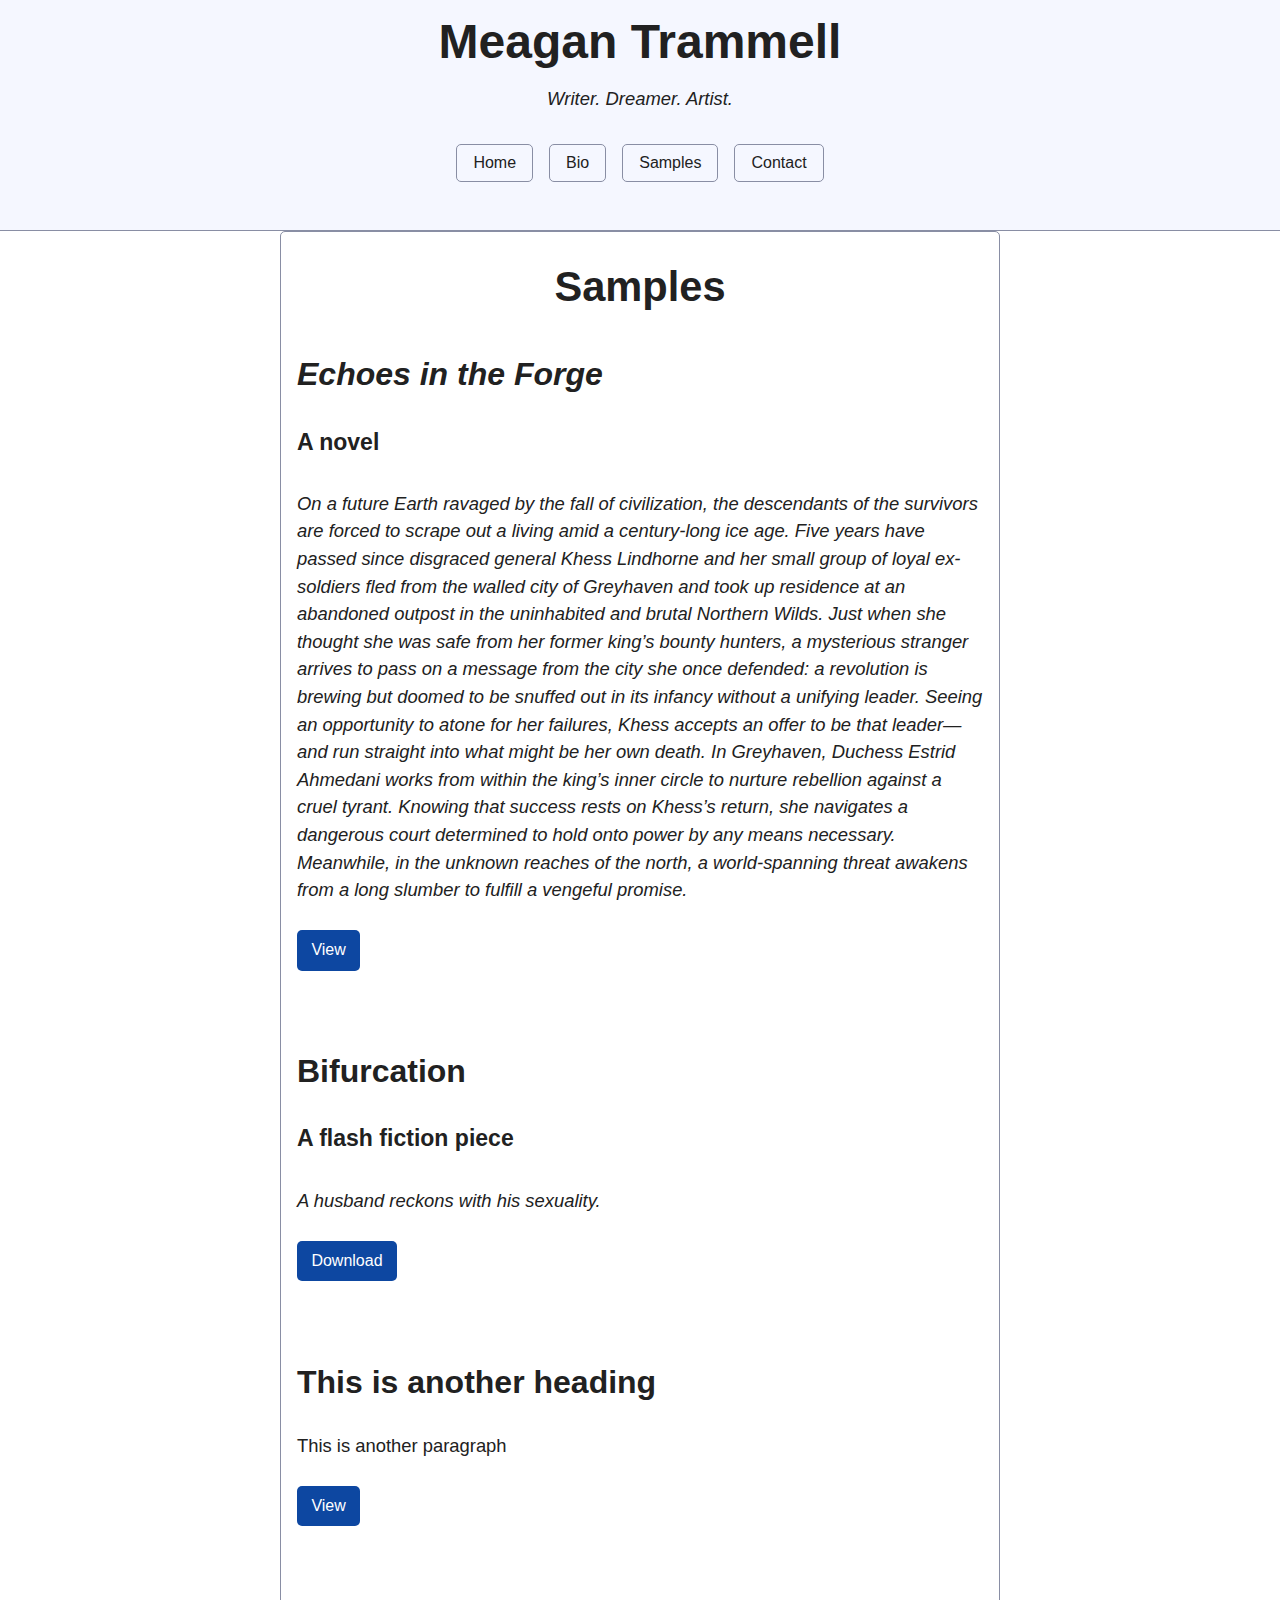
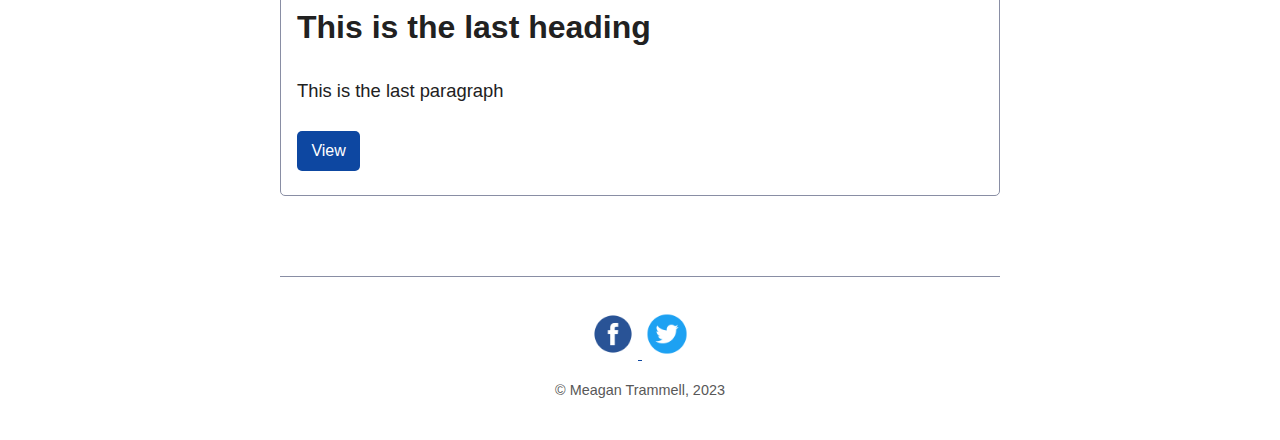
==== Samples.html @ 48ecf6a6 "Add files via upload" ====
<!DOCTYPE html>
<html lang="eng">
<head>
	<link rel="stylesheet" type="text/css" href="final style.css" />
</head>
<head>
	<link rel="stylesheet" type="text/css" href="styles.css" />
</head>
<body> 
<header>
	<h1>Meagan Trammell</h1>
	<p><i>Writer. Dreamer. Artist.</i></p>
<nav>
		<ul>
		<li><a href="index.html">Home</a></li>
		<li><a href="Bio.html">Bio</a></li>
		<li><a href="Samples.html">Samples</a></li>
		<li><a href="Contact.html">Contact</a></li>
		</ul>
</nav>
</header>
<article>
	<h2><center>Samples</center></h2>
	<h3><i>Echoes in the Forge</i></h3>
	<h4>A novel</h4>
		<p><i>On a future Earth ravaged by the fall of civilization, the descendants of the survivors are forced to scrape out a living amid a century-long ice age. Five years have passed since disgraced general Khess Lindhorne and her small group of loyal ex-soldiers fled from the walled city of Greyhaven and took up residence at an abandoned outpost in the uninhabited and brutal Northern Wilds. Just when she thought she was safe from her former king’s bounty hunters, a mysterious stranger arrives to pass on a message from the city she once defended: a revolution is brewing but doomed to be snuffed out in its infancy without a unifying leader. Seeing an opportunity to atone for her failures, Khess accepts an offer to be that leader—and run straight into what might be her own death. In Greyhaven, Duchess Estrid Ahmedani works from within the king’s inner circle to nurture rebellion against a cruel tyrant. Knowing that success rests on Khess’s return, she navigates a dangerous court determined to hold onto power by any means necessary. Meanwhile, in the unknown reaches of the north, a world-spanning threat awakens from a long slumber to fulfill a vengeful promise.</i></p>
		<form action="https://mars.gmu.edu/handle/1920/13367">
		<button type="submit">View</button>
		</form>
	</br>
	<h3>Bifurcation</h3>
	<h4>A flash fiction piece</h4>
		<p><i>A husband reckons with his sexuality.</i></p>
		<form method="get" action="/final-site/Bifurcation.pdf">
			<button type="submit">Download</button>
		</form>
	</br>
	<h3>This is another heading</h3>
		<p>This is another paragraph</p>
		<form action="https://mars.gmu.edu/handle/1920/13367">
		<button type="submit">View</button>
		</form>
	</br>
	<h3>This is the last heading</h3>
		<p>This is the last paragraph</p>
		<form action="https://mars.gmu.edu/handle/1920/13367">
		<button type="submit">View</button>
		</form>
	</article>
	</br>
<footer>
	<figure>
		<a href="https://www.facebook.com/profile.php?id=100005451767708">
		<img src="fb icon.png" 
		width="50"
		height="50"
		alt="Facebook icon">
		<a href="https://twitter.com/MegWritesKinda">
		<img src="twitter icon.png" 
		width="50"
		height="50"
		alt="Twitter icon"></a>
	</figure>
 <span>
	<p>&copy; Meagan Trammell, 2023</p>
 </span>
</footer>
</body>
</html>
---- final style.css ----
:root,
::backdrop {
  /* set font families */
  --sans-font: -apple-system, BlinkMacSystemFont, "Avenir Next", Avenir,
    "Nimbus Sans L", Roboto, "Noto Sans", "Segoe UI", Arial, Helvetica,
    "Helvetica Neue", sans-serif;
  --mono-font: Consolas, Menlo, Monaco, "Andale Mono", "Ubuntu Mono", monospace;
  --standard-border-radius: 5px;

  /* Default (light) theme */
  --bg: #fff;
  --accent-bg: #f5f7ff;
  --text: #212121;
  --text-light: #585858;
  --border: #898EA4;
  --accent: #0d47a1;
  --code: #d81b60;
  --preformatted: #444;
  --marked: #ffdd33;
  --disabled: #efefef;
}

/* Dark theme */
@media (prefers-color-scheme: dark) {
  :root,
  ::backdrop {
    color-scheme: dark;
    --bg: #212121;
    --accent-bg: #2b2b2b;
    --text: #dcdcdc;
    --text-light: #ababab;
    --accent: #ffb300;
    --code: #f06292;
    --preformatted: #ccc;
    --disabled: #111;
  }
  /* Add a bit of transparency so light media isn't so glaring in dark mode */
  img,
  video {
    opacity: 0.8;
  }
}

/* Reset box-sizing */
*, *::before, *::after {
  box-sizing: border-box;
}

/* Reset default appearance */
textarea,
select,
input,
progress {
  appearance: none;
  -webkit-appearance: none;
  -moz-appearance: none;
}

html {
  /* Set the font globally */
  font-family: var(--sans-font);
  scroll-behavior: smooth;
}

/* Make the body a nice central block */
body {
  color: var(--text);
  background-color: var(--bg);
  font-size: 1.15rem;
  line-height: 1.5;
  display: grid;
  grid-template-columns: 1fr min(45rem, 90%) 1fr;
  margin: 0;
}
body > * {
  grid-column: 2;
}

/* Make the header bg full width, but the content inline with body */
body > header {
  background-color: var(--accent-bg);
  border-bottom: 1px solid var(--border);
  text-align: center;
  padding: 0 0.5rem 2rem 0.5rem;
  grid-column: 1 / -1;
}

body > header h1 {
  max-width: 1200px;
  margin: 1rem auto;
}

body > header p {
  max-width: 40rem;
  margin: 1rem auto;
}

/* Add a little padding to ensure spacing is correct between content and header > nav */
main {
  padding-top: 1.5rem;
}

body > footer {
  margin-top: 4rem;
  padding: 2rem 1rem 1.5rem 1rem;
  color: var(--text-light);
  font-size: 0.9rem;
  text-align: center;
  border-top: 1px solid var(--border);
}

/* Format headers */
h1 {
  font-size: 3rem;
}

h2 {
  font-size: 2.6rem;
  margin-top: 3rem;
}

h3 {
  font-size: 2rem;
  margin-top: 3rem;
}

h4 {
  font-size: 1.44rem;
}

h5 {
  font-size: 1.15rem;
}

h6 {
  font-size: 0.96rem;
}

/* Prevent long strings from overflowing container */
p, h1, h2, h3, h4, h5, h6 {
  overflow-wrap: break-word;
}

/* Fix line height when title wraps */
h1,
h2,
h3 {
  line-height: 1.1;
}

/* Reduce header size on mobile */
@media only screen and (max-width: 720px) {
  h1 {
    font-size: 2.5rem;
  }

  h2 {
    font-size: 2.1rem;
  }

  h3 {
    font-size: 1.75rem;
  }

  h4 {
    font-size: 1.25rem;
  }
}

/* Format links & buttons */
a,
a:visited {
  color: var(--accent);
}

a:hover {
  text-decoration: none;
}

button,
.button,
a.button, /* extra specificity to override a */
input[type="submit"],
input[type="reset"],
input[type="button"],
label[type="button"] {
  border: none;
  border-radius: var(--standard-border-radius);
  background-color: var(--accent);
  font-size: 1rem;
  color: var(--bg);
  padding: 0.7rem 0.9rem;
  margin: 0.5rem 0;
  text-decoration: none;
  font-family: inherit;
  line-height: normal;
}

.button[aria-disabled="true"], 
input:disabled,
textarea:disabled,
select:disabled,
button[disabled] {
  cursor: not-allowed;
  background-color: var(--disabled);
  color: var(--text-light)
}

input[type="range"] {
  padding: 0;
}

/* Set the cursor to '?' on an abbreviation and style the abbreviation to show that there is more information underneath */
abbr[title] {
  cursor: help;
  text-decoration-line: underline;
  text-decoration-style: dotted;
}

button:enabled:hover,
.button:not([aria-disabled="true"]):hover,
input[type="submit"]:enabled:hover,
input[type="reset"]:enabled:hover,
input[type="button"]:enabled:hover,
label[type="button"]:hover {
  filter: brightness(1.4);
  cursor: pointer;
}

.button:focus-visible,
button:focus-visible:where(:enabled),
input:enabled:focus-visible:where(
  [type="submit"],
  [type="reset"],
  [type="button"]
) {
  outline: 2px solid var(--accent);
  outline-offset: 1px;
}

/* Format navigation */
header > nav {
  font-size: 1rem;
  line-height: 2;
  padding: 1rem 0 0 0;
}

/* Use flexbox to allow items to wrap, as needed */
header > nav ul,
header > nav ol {
  align-content: space-around;
  align-items: center;
  display: flex;
  flex-direction: row;
  flex-wrap: wrap;
  justify-content: center;
  list-style-type: none;
  margin: 0;
  padding: 0;
}

/* List items are inline elements, make them behave more like blocks */
header > nav ul li,
header > nav ol li {
  display: inline-block;
}

header > nav a,
header > nav a:visited {
  margin: 0 0.5rem 1rem 0.5rem;
  border: 1px solid var(--border);
  border-radius: var(--standard-border-radius);
  color: var(--text);
  display: inline-block;
  padding: 0.1rem 1rem;
  text-decoration: none;
}

header > nav a:hover,
header > nav a.current,
header > nav a[aria-current="page"] {
  border-color: var(--accent);
  color: var(--accent);
  cursor: pointer;
}

/* Reduce nav side on mobile */
@media only screen and (max-width: 720px) {
  header > nav a {
    border: none;
    padding: 0;
    text-decoration: underline;
    line-height: 1;
  }
}

/* Consolidate box styling */
aside, details, pre, progress {
  background-color: var(--accent-bg);
  border: 1px solid var(--border);
  border-radius: var(--standard-border-radius);
  margin-bottom: 1rem;
}

aside {
  font-size: 1rem;
  width: 30%;
  padding: 0 15px;
  margin-inline-start: 15px;
  float: right;
}
*[dir="rtl"] aside {
  float: left;
}

/* Make aside full-width on mobile */
@media only screen and (max-width: 720px) {
  aside {
    width: 100%;
    float: none;
    margin-inline-start: 0;
  }
}

article, fieldset, dialog {
  border: 1px solid var(--border);
  padding: 1rem;
  border-radius: var(--standard-border-radius);
  margin-bottom: 1rem;
}

article h2:first-child,
section h2:first-child {
  margin-top: 1rem;
}

section {
  border-top: 1px solid var(--border);
  border-bottom: 1px solid var(--border);
  padding: 2rem 1rem;
  margin: 3rem 0;
}

/* Don't double separators when chaining sections */
section + section,
section:first-child {
  border-top: 0;
  padding-top: 0;
}

section:last-child {
  border-bottom: 0;
  padding-bottom: 0;
}

details {
  padding: 0.7rem 1rem;
}

summary {
  cursor: pointer;
  font-weight: bold;
  padding: 0.7rem 1rem;
  margin: -0.7rem -1rem;
  word-break: break-all;
}

details[open] > summary + * {
  margin-top: 0;
}

details[open] > summary {
  margin-bottom: 0.5rem;
}

details[open] > :last-child {
  margin-bottom: 0;
}

/* Format tables */
table {
  border-collapse: collapse;
  margin: 1.5rem 0;
}

td,
th {
  border: 1px solid var(--border);
  text-align: start;
  padding: 0.5rem;
}

th {
  background-color: var(--accent-bg);
  font-weight: bold;
}

tr:nth-child(even) {
  /* Set every other cell slightly darker. Improves readability. */
  background-color: var(--accent-bg);
}

table caption {
  font-weight: bold;
  margin-bottom: 0.5rem;
}

/* Format forms */
textarea,
select,
input {
  font-size: inherit;
  font-family: inherit;
  padding: 0.5rem;
  margin-bottom: 0.5rem;
  color: var(--text);
  background-color: var(--bg);
  border: 1px solid var(--border);
  border-radius: var(--standard-border-radius);
  box-shadow: none;
  max-width: 100%;
  display: inline-block;
}
label {
  display: block;
}
textarea:not([cols]) {
  width: 100%;
}

/* Add arrow to drop-down */
select:not([multiple]) {
  background-image: linear-gradient(45deg, transparent 49%, var(--text) 51%),
    linear-gradient(135deg, var(--text) 51%, transparent 49%);
  background-position: calc(100% - 15px), calc(100% - 10px);
  background-size: 5px 5px, 5px 5px;
  background-repeat: no-repeat;
  padding-inline-end: 25px;
}
*[dir="rtl"] select:not([multiple]) {
  background-position: 10px, 15px;
}

/* checkbox and radio button style */
input[type="checkbox"],
input[type="radio"] {
  vertical-align: middle;
  position: relative;
  width: min-content;
}

input[type="checkbox"] + label,
input[type="radio"] + label {
  display: inline-block;
}

input[type="radio"] {
  border-radius: 100%;
}

input[type="checkbox"]:checked,
input[type="radio"]:checked {
  background-color: var(--accent);
}

input[type="checkbox"]:checked::after {
  /* Creates a rectangle with colored right and bottom borders which is rotated to look like a check mark */
  content: " ";
  width: 0.18em;
  height: 0.32em;
  border-radius: 0;
  position: absolute;
  top: 0.05em;
  left: 0.17em;
  background-color: transparent;
  border-right: solid var(--bg) 0.08em;
  border-bottom: solid var(--bg) 0.08em;
  font-size: 1.8em;
  transform: rotate(45deg);
}
input[type="radio"]:checked::after {
  /* creates a colored circle for the checked radio button  */
  content: " ";
  width: 0.25em;
  height: 0.25em;
  border-radius: 100%;
  position: absolute;
  top: 0.125em;
  background-color: var(--bg);
  left: 0.125em;
  font-size: 32px;
}

/* Makes input fields wider on smaller screens */
@media only screen and (max-width: 720px) {
  textarea,
  select,
  input {
    width: 100%;
  }
}

/* Set a height for color input */
input[type="color"] {
  height: 2.5rem;
  padding:  0.2rem;
}

/* do not show border around file selector button */
input[type="file"] {
  border: 0;
}

/* Misc body elements */
hr {
  border: none;
  height: 1px;
  background: var(--border);
  margin: 1rem auto;
}

mark {
  padding: 2px 5px;
  border-radius: var(--standard-border-radius);
  background-color: var(--marked);
  color: black;
}

mark a {
  color: #0d47a1;
}

img,
video {
  max-width: 100%;
  height: auto;
  border-radius: var(--standard-border-radius);
}

figure {
  margin: 0;
  display: block;
  overflow-x: auto;
}

figcaption {
  text-align: center;
  font-size: 0.9rem;
  color: var(--text-light);
  margin-bottom: 1rem;
}

blockquote {
  margin-inline-start: 2rem;
  margin-inline-end: 0;
  margin-block: 2rem;
  padding: 0.4rem 0.8rem;
  border-inline-start: 0.35rem solid var(--accent);
  color: var(--text-light);
  font-style: italic;
}

cite {
  font-size: 0.9rem;
  color: var(--text-light);
  font-style: normal;
}

dt {
    color: var(--text-light);
}

/* Use mono font for code elements */
code,
pre,
pre span,
kbd,
samp {
  font-family: var(--mono-font);
  color: var(--code);
}

kbd {
  color: var(--preformatted);
  border: 1px solid var(--preformatted);
  border-bottom: 3px solid var(--preformatted);
  border-radius: var(--standard-border-radius);
  padding: 0.1rem 0.4rem;
}

pre {
  padding: 1rem 1.4rem;
  max-width: 100%;
  overflow: auto;
  color: var(--preformatted);
}

/* Fix embedded code within pre */
pre code {
  color: var(--preformatted);
  background: none;
  margin: 0;
  padding: 0;
}

/* Progress bars */
/* Declarations are repeated because you */
/* cannot combine vendor-specific selectors */
progress {
  width: 100%;
}

progress:indeterminate {
  background-color: var(--accent-bg);
}

progress::-webkit-progress-bar {
  border-radius: var(--standard-border-radius);
  background-color: var(--accent-bg);
}

progress::-webkit-progress-value {
  border-radius: var(--standard-border-radius);
  background-color: var(--accent);
}

progress::-moz-progress-bar {
  border-radius: var(--standard-border-radius);
  background-color: var(--accent);
  transition-property: width;
  transition-duration: 0.3s;
}

progress:indeterminate::-moz-progress-bar {
  background-color: var(--accent-bg);
}

dialog {
  max-width: 40rem;
  margin: auto;
}

dialog::backdrop {
  background-color: var(--bg);
  opacity: 0.8;
}

@media only screen and (max-width: 720px) {
  dialog {
    max-width: 100%;
    margin: auto 1em;
  }
}

/* Superscript & Subscript */
/* Prevent scripts from affecting line-height. */
sup, sub {
  vertical-align: baseline;
  position: relative;
}

sup {
  top: -0.4em;
}

sub { 
  top: 0.3em; 
}

/* Classes for notices */
.notice {
  background: var(--accent-bg);
  border: 2px solid var(--border);
  border-radius: 5px;
  padding: 1.5rem;
  margin: 2rem 0;
}
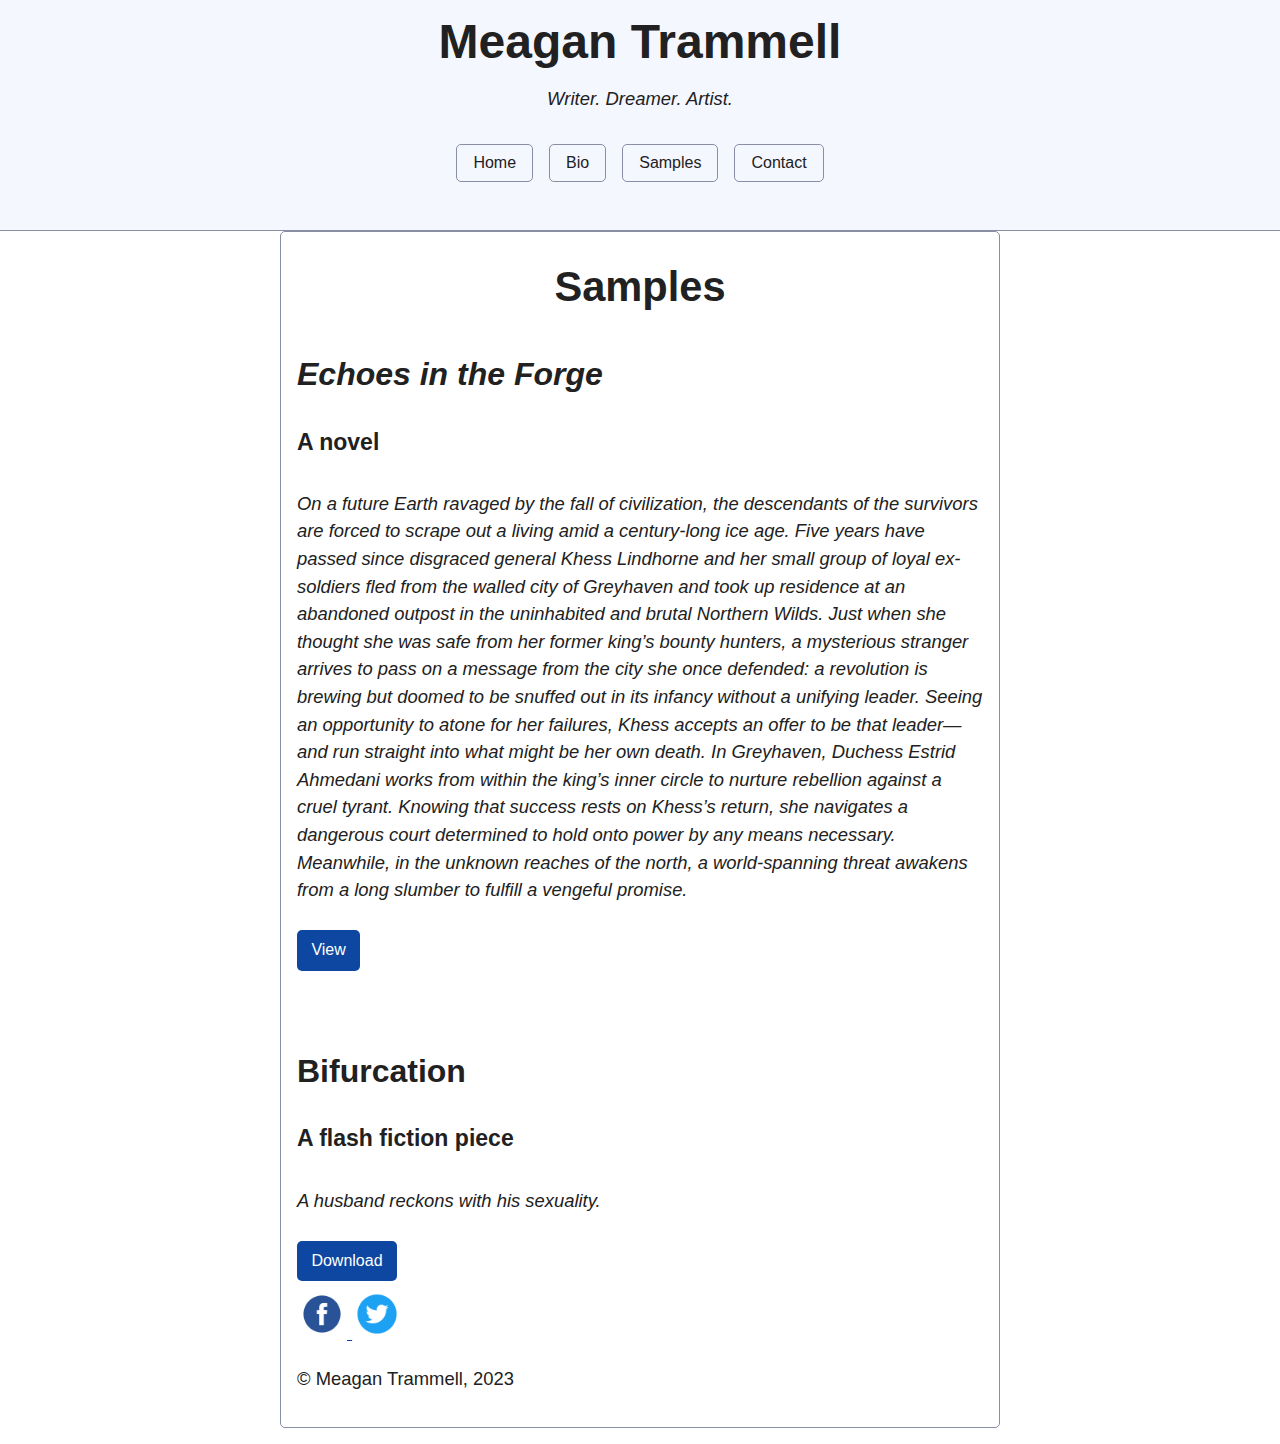
==== commit 2bf437b6: "Add files via upload" ====
--- a/Samples.html
+++ b/Samples.html
@@ -34,20 +34,6 @@
 		<form method="get" action="/final-site/Bifurcation.pdf">
 			<button type="submit">Download</button>
 		</form>
-	</br>
-	<h3>This is another heading</h3>
-		<p>This is another paragraph</p>
-		<form action="https://mars.gmu.edu/handle/1920/13367">
-		<button type="submit">View</button>
-		</form>
-	</br>
-	<h3>This is the last heading</h3>
-		<p>This is the last paragraph</p>
-		<form action="https://mars.gmu.edu/handle/1920/13367">
-		<button type="submit">View</button>
-		</form>
-	</article>
-	</br>
 <footer>
 	<figure>
 		<a href="https://www.facebook.com/profile.php?id=100005451767708">
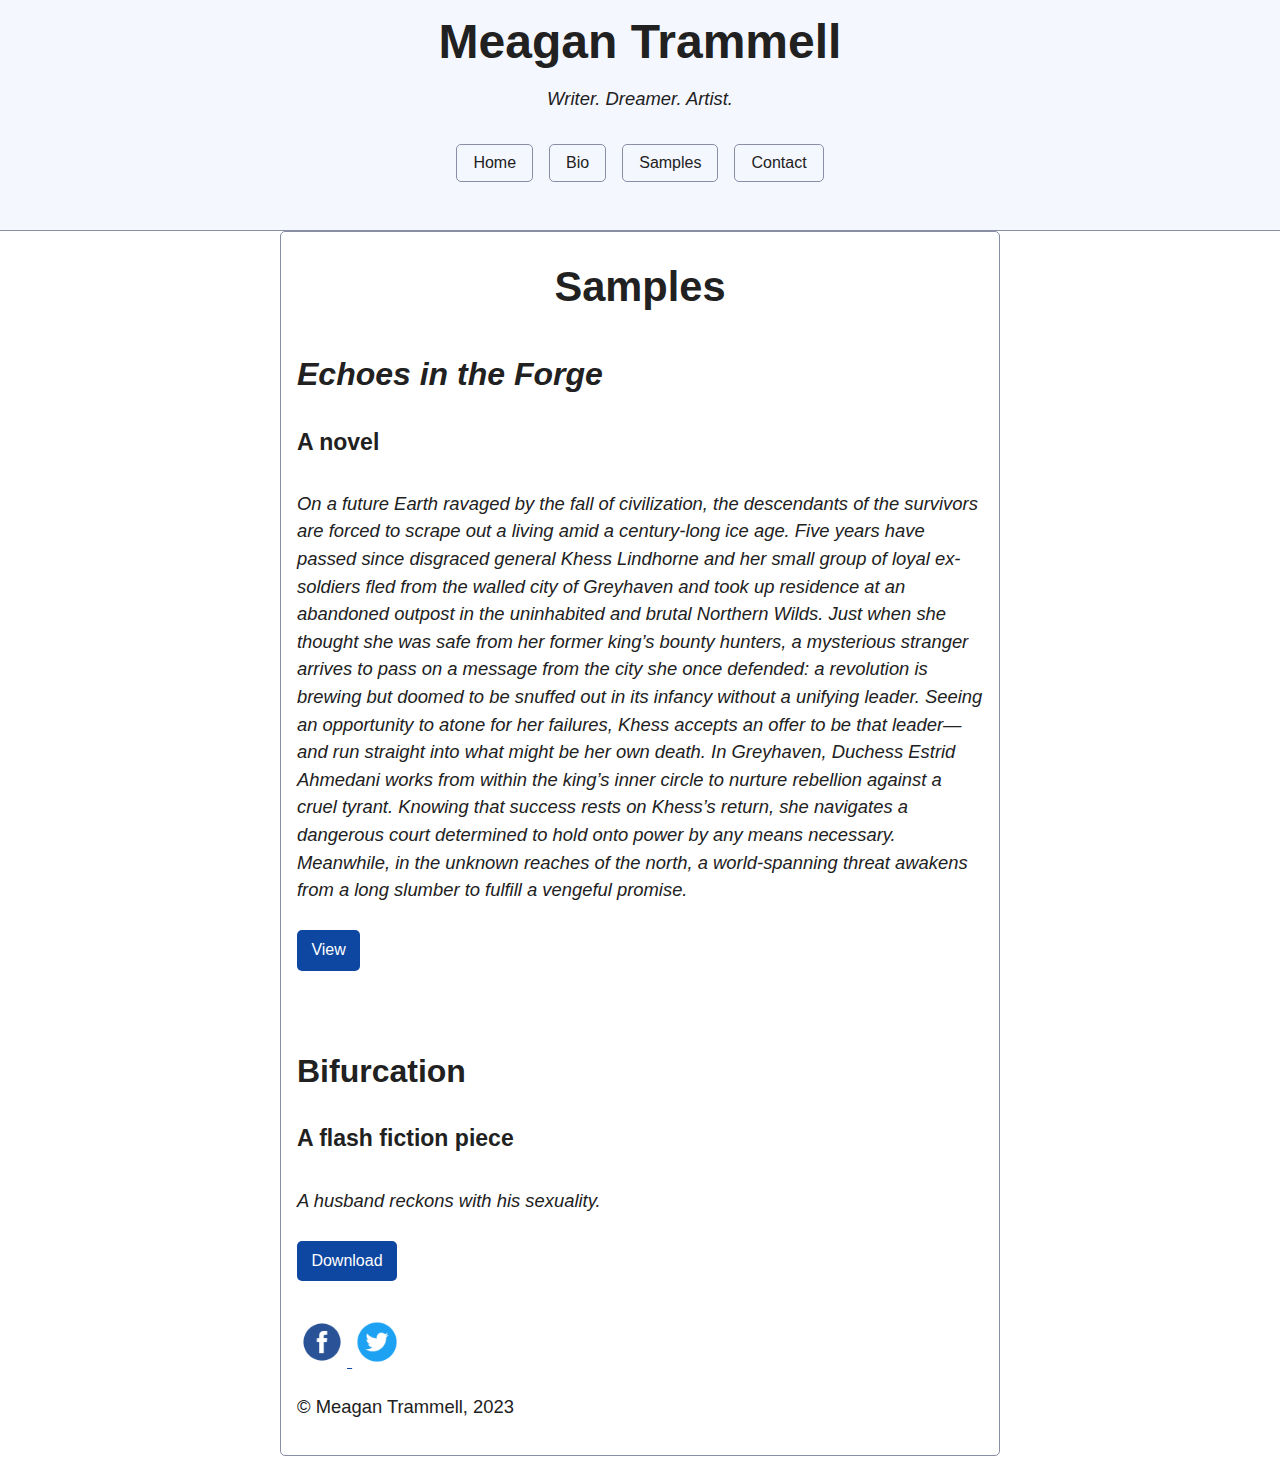
==== commit c3f6c354: "Update Samples.html" ====
--- a/Samples.html
+++ b/Samples.html
@@ -34,6 +34,7 @@
 		<form method="get" action="/final-site/Bifurcation.pdf">
 			<button type="submit">Download</button>
 		</form>
+	</br>
 <footer>
 	<figure>
 		<a href="https://www.facebook.com/profile.php?id=100005451767708">
@@ -52,4 +53,4 @@
  </span>
 </footer>
 </body>
-</html>+</html>
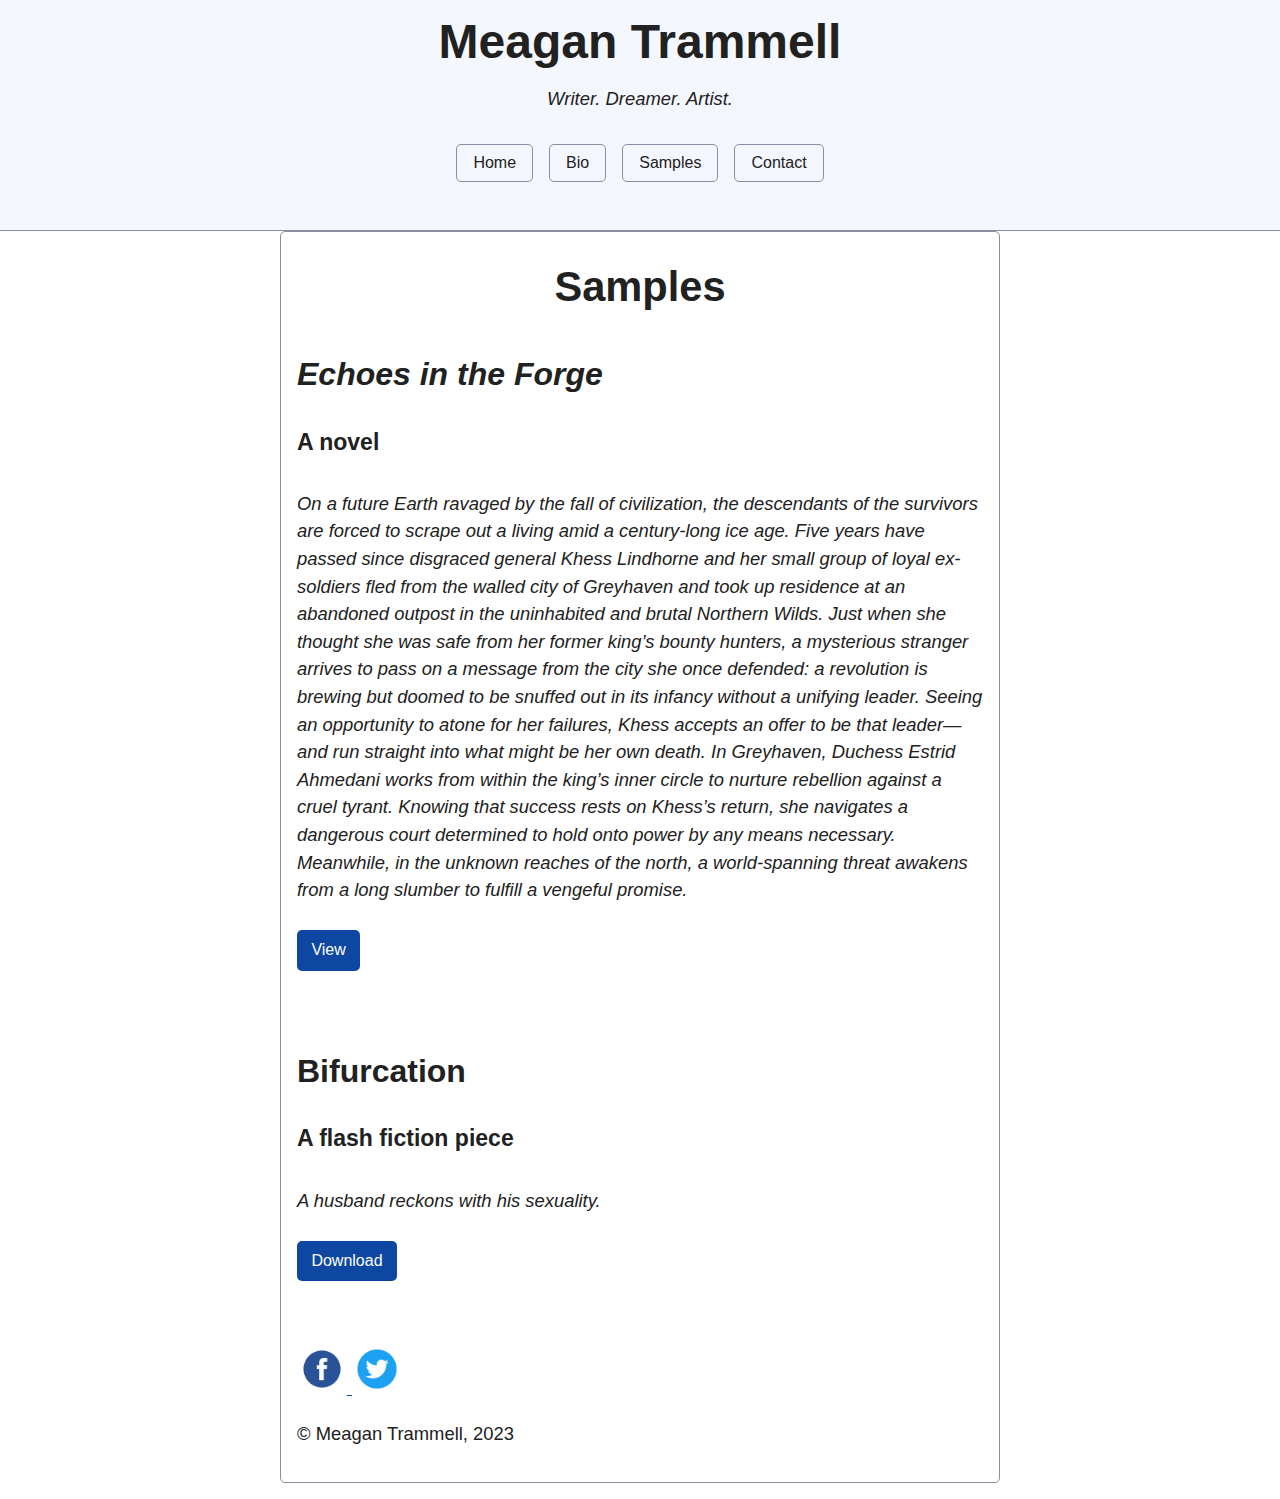
==== commit babe5f95: "Update Samples.html" ====
--- a/Samples.html
+++ b/Samples.html
@@ -35,6 +35,7 @@
 			<button type="submit">Download</button>
 		</form>
 	</br>
+	</br>
 <footer>
 	<figure>
 		<a href="https://www.facebook.com/profile.php?id=100005451767708">
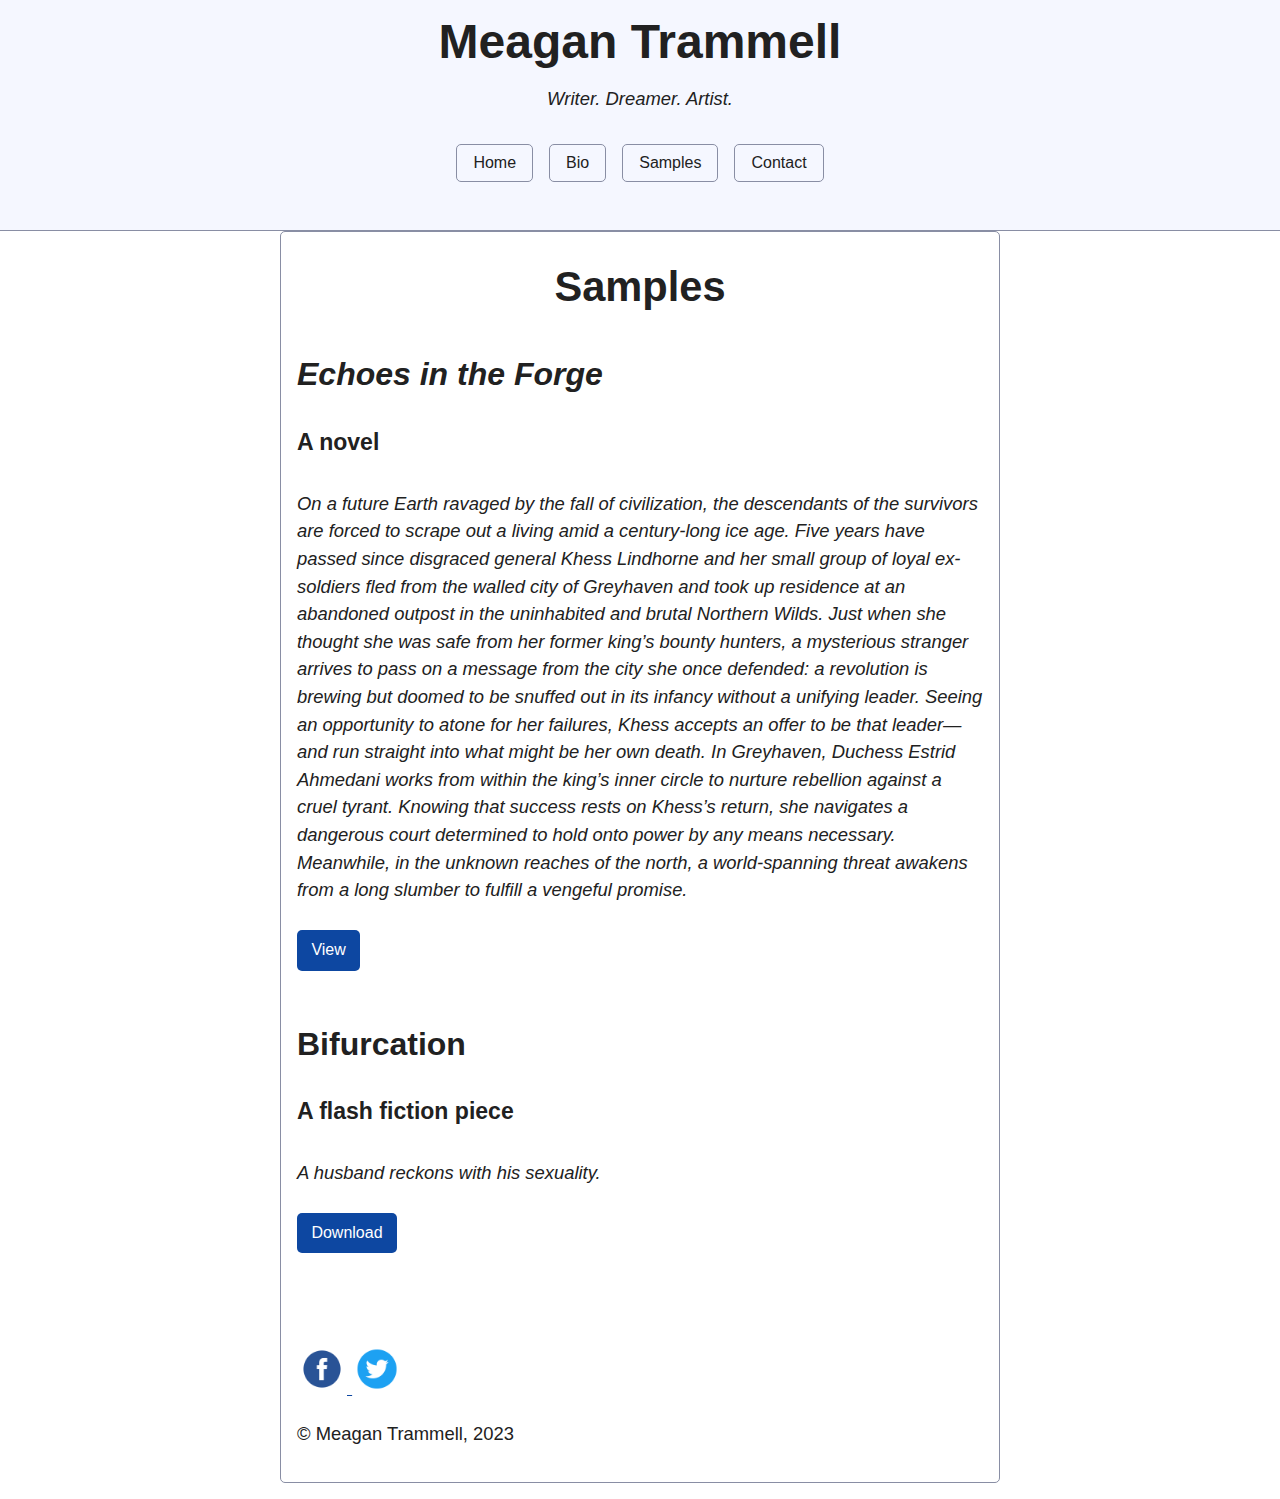
==== commit 69c0de9e: "Update Samples.html" ====
--- a/Samples.html
+++ b/Samples.html
@@ -27,13 +27,13 @@
 		<form action="https://mars.gmu.edu/handle/1920/13367">
 		<button type="submit">View</button>
 		</form>
-	</br>
 	<h3>Bifurcation</h3>
 	<h4>A flash fiction piece</h4>
 		<p><i>A husband reckons with his sexuality.</i></p>
 		<form method="get" action="/final-site/Bifurcation.pdf">
 			<button type="submit">Download</button>
 		</form>
+	</br>
 	</br>
 	</br>
 <footer>
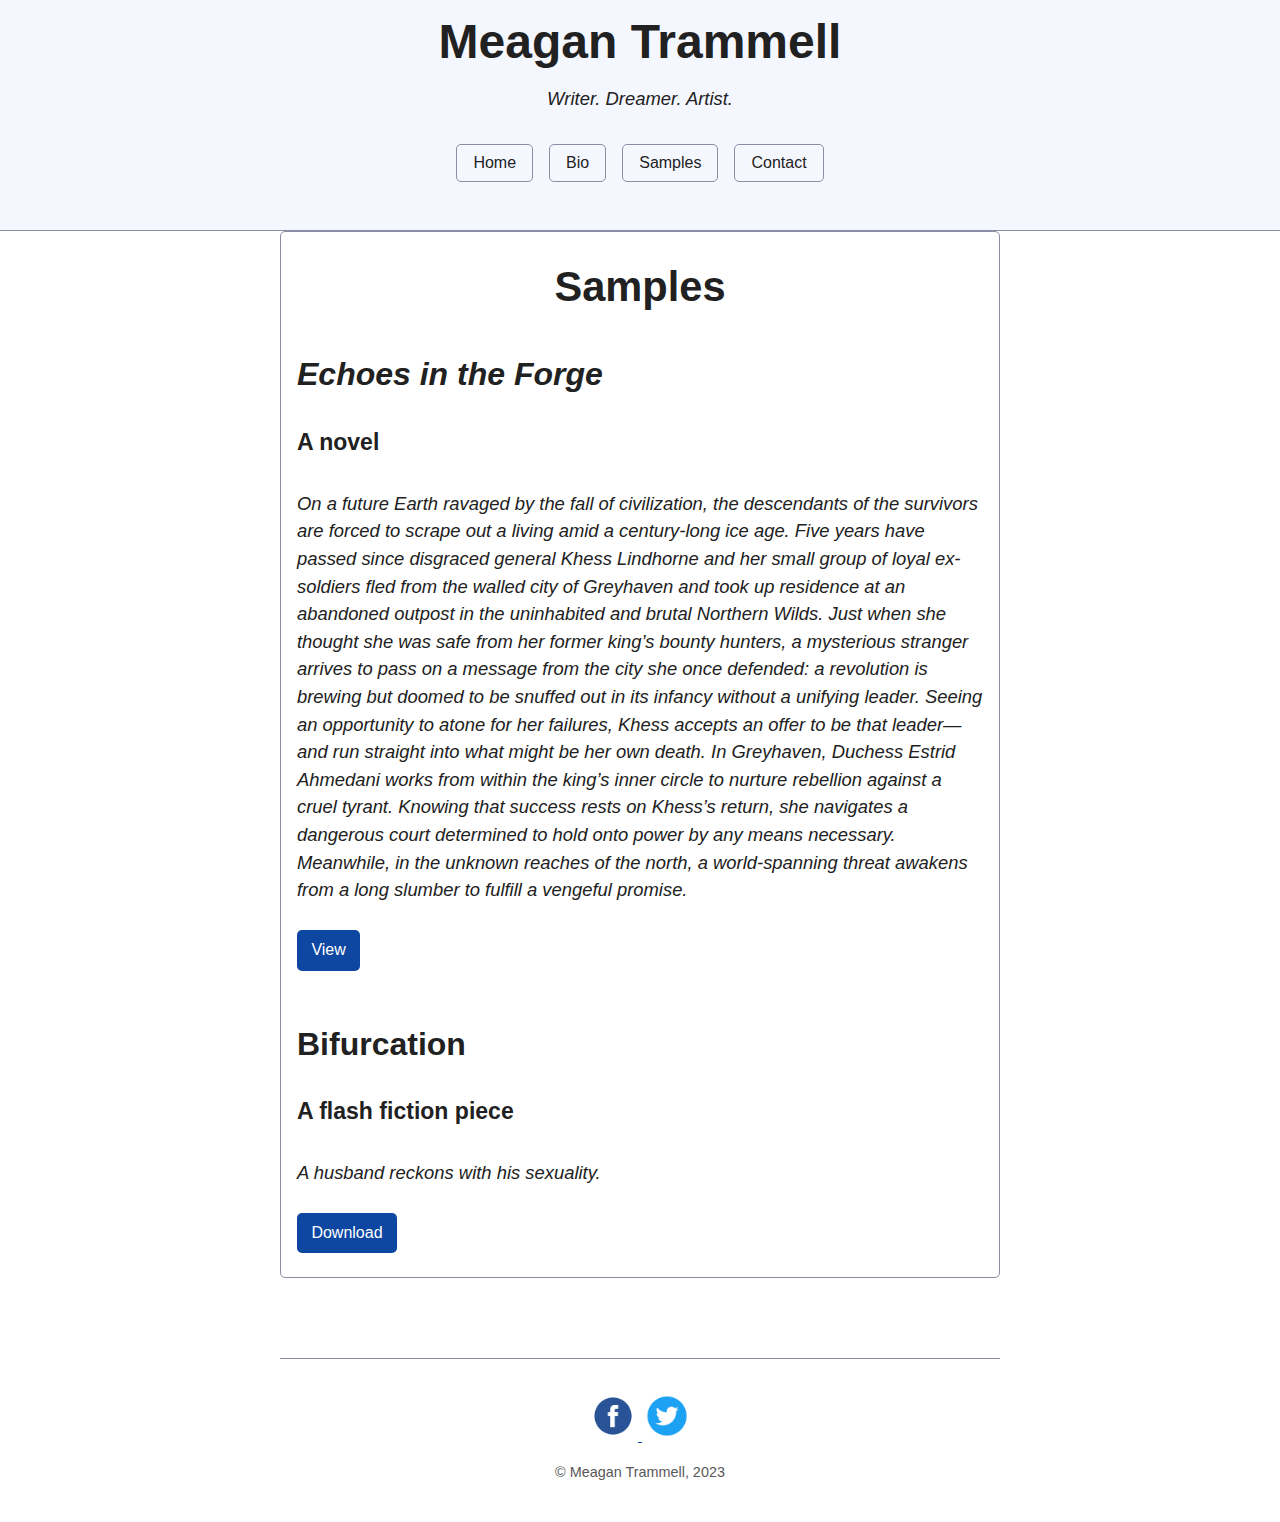
==== commit ab94921a: "Update Samples.html" ====
--- a/Samples.html
+++ b/Samples.html
@@ -33,9 +33,10 @@
 		<form method="get" action="/final-site/Bifurcation.pdf">
 			<button type="submit">Download</button>
 		</form>
-	</br>
-	</br>
-	</br>
+</article>
+</br>
+</br>
+</br>
 <footer>
 	<figure>
 		<a href="https://www.facebook.com/profile.php?id=100005451767708">
